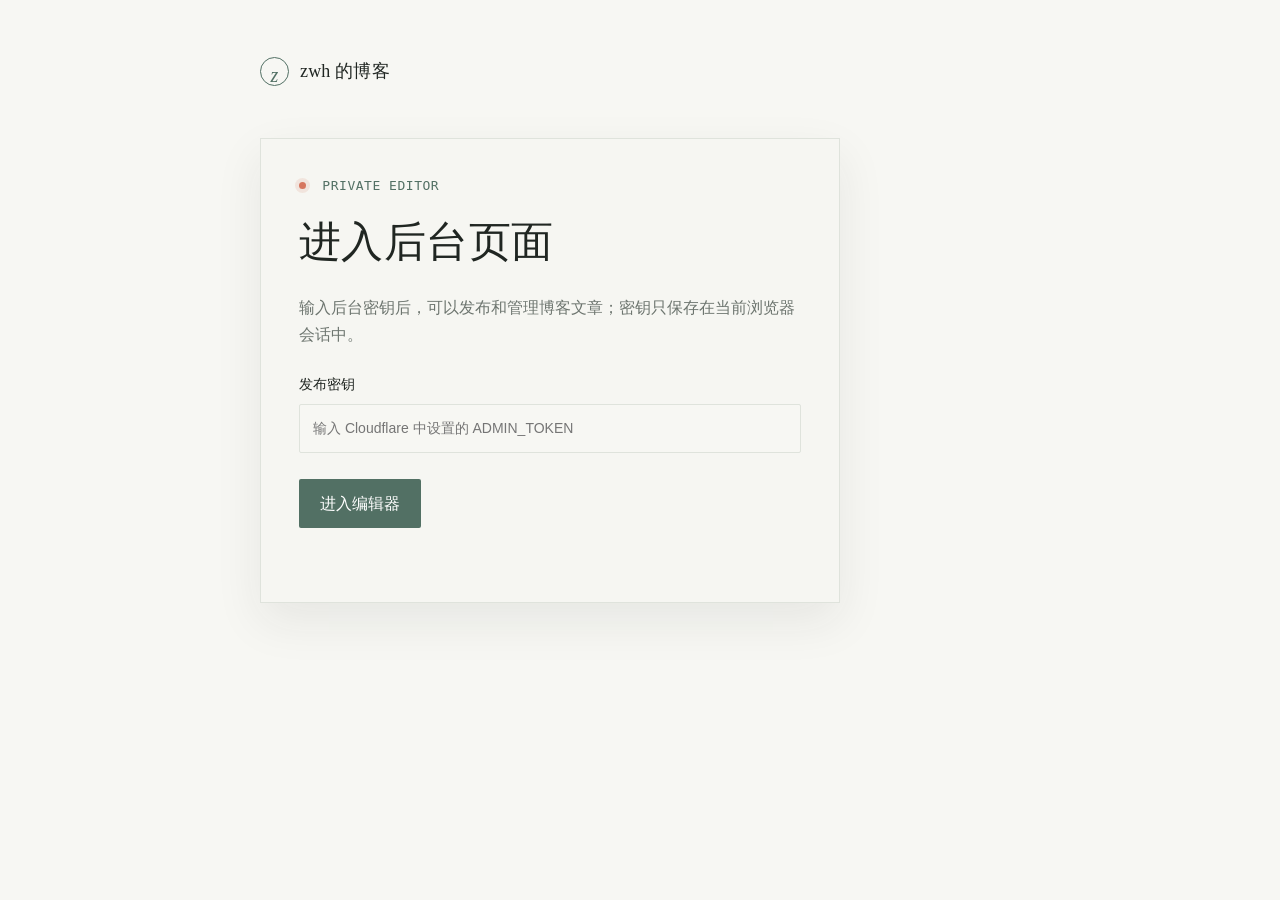
==== admin.html @ 6f248328 "Add comments likes and post protection" ====
<!doctype html>
<html lang="zh-CN">
<head>
  <meta charset="UTF-8">
  <meta name="viewport" content="width=device-width, initial-scale=1.0">
  <meta name="robots" content="noindex,nofollow">
  <title>发布文章 | zwh 的博客</title>
  <link rel="stylesheet" href="styles.css">
  <link rel="stylesheet" href="admin.css">
</head>
<body>
  <main class="admin-shell">
    <a class="brand" href="/index.html"><span class="brand-mark">z</span><span>zwh 的博客</span></a>
    <section id="loginPanel" class="admin-panel narrow">
      <p class="eyebrow"><span class="status-dot"></span> PRIVATE EDITOR</p>
      <h1>进入后台页面</h1>
      <p class="intro-text">输入后台密钥后，可以发布和管理博客文章；密钥只保存在当前浏览器会话中。</p>
      <label>发布密钥<input id="tokenInput" type="password" placeholder="输入 Cloudflare 中设置的 ADMIN_TOKEN" autocomplete="current-password"></label>
      <button id="loginButton" class="primary-button" type="button">进入编辑器</button>
      <p id="loginError" class="form-message" role="alert"></p>
    </section>
    <section id="editorPanel" class="admin-panel" hidden>
      <div class="editor-head"><div><p class="eyebrow"><span class="status-dot"></span> DRAFT / ONLINE</p><h1>发布文章</h1></div><button id="logoutButton" class="text-button" type="button">退出</button></div>
      <form id="postForm">
        <label>标题<input id="titleInput" required maxlength="120" placeholder="给文章一个清楚的标题"></label>
        <label>摘要<textarea id="excerptInput" required maxlength="260" rows="3" placeholder="首页会显示这段简短介绍"></textarea></label>
        <label>标签<span class="field-tip">用逗号分隔，例如：技术, 随笔</span><input id="tagsInput" maxlength="180" placeholder="技术, 随笔"></label>
        <label>正文<span class="field-tip">支持纯文本；空行会显示为分段。</span><textarea id="contentInput" required maxlength="20000" rows="16" placeholder="开始写作..."></textarea></label>
        <label class="password-option"><input id="protectPostInput" type="checkbox"> 阅读文章需要密码</label>
        <label id="readPasswordField" hidden>阅读密码<span class="field-tip">该密码不能找回，请妥善保存。</span><input id="readPasswordInput" type="password" maxlength="128" autocomplete="new-password" placeholder="设置读者查看正文时需要输入的密码"></label>
        <div class="editor-actions"><button id="publishButton" class="primary-button" type="submit">发布文章</button><a href="/index.html" class="text-button">返回博客</a></div>
        <p id="formMessage" class="form-message" role="status"></p>
      </form>
    </section>
    <section id="managePanel" class="admin-panel manage-panel" hidden>
      <div class="editor-head"><div><p class="eyebrow"><span class="status-dot"></span> PUBLISHED</p><h2>管理文章</h2></div><button id="refreshPosts" class="text-button" type="button">刷新列表</button></div>
      <div id="managedPosts" class="managed-posts"></div>
      <p id="manageMessage" class="form-message" role="status"></p>
    </section>

    <section id="commentManagePanel" class="admin-panel manage-panel" hidden>
      <div class="editor-head"><div><p class="eyebrow"><span class="status-dot"></span> COMMENTS</p><h2>管理评论</h2></div><button id="refreshComments" class="text-button" type="button">刷新评论</button></div>
      <div id="managedComments" class="managed-comments"></div>
      <p id="commentManageMessage" class="form-message" role="status"></p>
    </section>

    <dialog id="passwordDialog" class="password-dialog" aria-labelledby="passwordDialogTitle">
      <form id="passwordForm">
        <div class="dialog-head">
          <div>
            <p class="eyebrow"><span class="status-dot"></span> ARTICLE ACCESS</p>
            <h2 id="passwordDialogTitle">设置阅读密码</h2>
          </div>
          <button id="closePasswordDialog" class="dialog-close" type="button" aria-label="关闭">×</button>
        </div>
        <p id="passwordDialogPost" class="dialog-post"></p>
        <label>新密码<input id="managedPasswordInput" type="password" maxlength="128" autocomplete="new-password" required placeholder="输入读者访问正文时使用的密码"></label>
        <label>确认密码<input id="managedPasswordConfirm" type="password" maxlength="128" autocomplete="new-password" required placeholder="再次输入密码"></label>
        <div class="editor-actions">
          <button id="savePasswordButton" class="primary-button" type="submit">保存密码</button>
          <button id="cancelPasswordButton" class="text-button" type="button">取消</button>
        </div>
        <p id="passwordDialogMessage" class="form-message" role="alert"></p>
      </form>
    </dialog>
  </main>
  <script src="admin.js"></script>
</body>
</html>
---- styles.css ----
:root {
  --paper: #f7f7f3;
  --paper-deep: #eeeee8;
  --ink: #202622;
  --muted: #6d756f;
  --line: #dfe3dc;
  --moss: #527064;
  --coral: #d6765f;
  --shadow: rgba(32, 38, 34, .08);
}

* { box-sizing: border-box; }
[hidden] { display: none !important; }
html { scroll-behavior: smooth; }
body { margin: 0; background: var(--paper); color: var(--ink); font-family: "Noto Sans SC", "Microsoft YaHei", sans-serif; line-height: 1.7; }
a { color: inherit; text-decoration: none; }
button, input { font: inherit; }

.site-shell { width: min(1180px, calc(100% - 48px)); margin: 0 auto; }
.topbar { height: 88px; display: flex; align-items: center; border-bottom: 1px solid var(--line); gap: 40px; }
.brand { display: inline-flex; align-items: center; gap: 11px; font-family: Georgia, serif; font-size: 18px; letter-spacing: .01em; }
.brand-mark { display: grid; place-items: center; width: 29px; height: 29px; border: 1px solid var(--moss); border-radius: 50%; color: var(--moss); font-style: italic; font-size: 20px; }
.topnav { display: flex; gap: 28px; margin-left: auto; color: var(--muted); font-size: 14px; }
.topnav a { padding: 6px 0; border-bottom: 1px solid transparent; }
.topnav a:hover, .topnav a.active { color: var(--ink); border-color: var(--coral); }
.icon-button { width: 34px; height: 34px; border: 1px solid var(--line); color: var(--moss); background: transparent; border-radius: 50%; cursor: pointer; transition: .2s ease; }
.icon-button:hover { border-color: var(--moss); transform: rotate(20deg); }

.main-content { padding: 72px 0 90px; }
.intro-band { display: grid; grid-template-columns: 1fr 300px; gap: 80px; align-items: end; padding-bottom: 70px; }
.eyebrow { margin: 0 0 24px; color: var(--moss); font: 13px/1.4 "SFMono-Regular", Consolas, monospace; letter-spacing: .04em; }
.status-dot { display: inline-block; width: 7px; height: 7px; margin: 0 8px 1px 0; border-radius: 50%; background: var(--coral); box-shadow: 0 0 0 4px rgba(214, 118, 95, .14); }
h1 { margin: 0; font-family: Georgia, "Songti SC", serif; font-size: clamp(44px, 7vw, 82px); line-height: 1.12; font-weight: 400; letter-spacing: .01em; }
h1 em { color: var(--moss); font-style: normal; }
.intro-text { max-width: 520px; margin: 28px 0 0; color: var(--muted); font-size: 16px; }
.intro-aside { border-left: 1px solid var(--line); padding-left: 27px; color: var(--muted); font-size: 13px; }
.code-note { color: var(--muted); font: 12px/1.8 "SFMono-Regular", Consolas, monospace; }
.code-note span { color: var(--coral); }.code-note b { color: var(--moss); font-weight: 500; }
.line-art { position: relative; height: 112px; margin: 16px 0 18px; overflow: hidden; }
.line-art::before { content: ""; position: absolute; left: 30px; top: 12px; width: 180px; height: 180px; border: 1px solid var(--moss); border-radius: 50%; opacity: .7; }
.line-art::after { content: ""; position: absolute; left: 8px; top: 65px; width: 225px; border-top: 1px solid var(--coral); transform: rotate(-19deg); }
.line-art span { position: absolute; z-index: 1; width: 5px; height: 5px; border-radius: 50%; background: var(--moss); }.line-art span:nth-child(1){left:55px;top:35px}.line-art span:nth-child(2){left:134px;top:75px;background:var(--coral)}.line-art span:nth-child(3){left:185px;top:28px}.line-art span:nth-child(4){left:93px;top:96px;background:var(--coral)}
.intro-aside p { margin: 0; }.intro-aside strong { color: var(--ink); font: 12px "SFMono-Regular", Consolas, monospace; }

.toolbar { display: flex; align-items: center; justify-content: space-between; gap: 25px; padding: 20px 0; border-top: 1px solid var(--line); border-bottom: 1px solid var(--line); }
.section-label { display: flex; align-items: center; gap: 12px; color: var(--muted); font-size: 13px; letter-spacing: .08em; }.rule { width: 24px; height: 1px; background: var(--coral); }
.search-box { display: flex; align-items: center; width: min(340px, 100%); gap: 10px; color: var(--muted); border-bottom: 1px solid var(--line); padding: 7px 0; }.search-box:focus-within { border-color: var(--moss); }.search-box input { min-width: 0; flex: 1; border: 0; outline: 0; color: var(--ink); background: transparent; font-size: 13px; }.search-box input::placeholder { color: #a3aaa4; }.search-box kbd { border: 1px solid var(--line); color: #9ca49e; padding: 0 5px; font: 11px/19px "SFMono-Regular", Consolas, monospace; }
.post-list { display: grid; grid-template-columns: repeat(2, minmax(0, 1fr)); column-gap: 80px; }
.post { position: relative; padding: 30px 0 32px; border-bottom: 1px solid var(--line); }.post:nth-child(-n+2) { padding-top: 44px; }.post:hover .post-title { color: var(--moss); }.post-date { color: var(--coral); font: 11px "SFMono-Regular", Consolas, monospace; letter-spacing: .06em; }.post-title { margin: 9px 0 8px; font-family: Georgia, "Songti SC", serif; font-size: 25px; line-height: 1.35; font-weight: 400; transition: color .2s ease; }.post-excerpt { margin: 0 0 15px; color: var(--muted); font-size: 14px; }.post-tags { display: flex; flex-wrap: wrap; gap: 7px; }.tag { color: var(--moss); font: 11px "SFMono-Regular", Consolas, monospace; }.tag::before { content: "#"; color: var(--coral); }.empty-state { padding: 50px 0; color: var(--muted); text-align: center; font-size: 14px; }
.archive-section, .about-section { padding-top: 78px; }.archive-row { display: flex; align-items: center; gap: 16px; max-width: 650px; padding: 18px 0; font: 13px "SFMono-Regular", Consolas, monospace; }.archive-row.muted { color: #a1a9a2; }.archive-line { flex: 1; height: 1px; background: var(--line); }.about-grid { display: grid; grid-template-columns: 1fr 1fr; gap: 80px; max-width: 800px; color: var(--muted); font-size: 15px; }.about-grid p { margin: 24px 0 0; }.about-meta { font: 12px/2 "SFMono-Regular", Consolas, monospace; }
.footer { display: flex; justify-content: space-between; padding: 22px 0 30px; border-top: 1px solid var(--line); color: #969e98; font: 11px "SFMono-Regular", Consolas, monospace; }

body.dark { --paper: #1c2421; --paper-deep: #24302b; --ink: #edf0e9; --muted: #a6b0a8; --line: #34413a; --moss: #a2c3aa; --coral: #ee987f; --shadow: rgba(0,0,0,.2); }
body.dark .search-box input { color: var(--ink); }

@media (max-width: 720px) {
  .site-shell { width: min(100% - 32px, 560px); }.topbar { height: 70px; gap: 18px; }.topnav { gap: 15px; font-size: 13px; }.icon-button { margin-left: 0; }.main-content { padding-top: 48px; }.intro-band { display: block; padding-bottom: 48px; }.intro-aside { display: none; } h1 { font-size: clamp(42px, 14vw, 66px); }.intro-text { font-size: 15px; }.toolbar { display: block; }.search-box { margin-top: 20px; width: 100%; }.post-list { display: block; }.post:nth-child(-n+2), .post { padding: 28px 0; }.post-title { font-size: 23px; }.about-grid { display: block; }.footer { display: block; }.footer span { display: block; margin-top: 8px; }
}
---- admin.css ----
.admin-shell { width: min(760px, calc(100% - 32px)); margin: 0 auto; padding: 56px 0 100px; }
.admin-panel { margin-top: 48px; padding: 38px; border: 1px solid var(--line); background: color-mix(in srgb, var(--paper) 94%, var(--paper-deep)); box-shadow: 0 18px 45px var(--shadow); }.admin-panel.narrow { max-width: 580px; }.admin-panel h1 { font-size: 42px; }.admin-panel h2 { margin: 0; font-family: Georgia, "Songti SC", serif; font-size: 30px; font-weight: 400; }.admin-panel label { display: block; margin-top: 24px; color: var(--ink); font-size: 14px; }.admin-panel input, .admin-panel textarea { display: block; width: 100%; margin-top: 8px; padding: 12px 13px; border: 1px solid var(--line); border-radius: 2px; outline: 0; color: var(--ink); background: var(--paper); line-height: 1.6; }.admin-panel input:focus, .admin-panel textarea:focus { border-color: var(--moss); box-shadow: 0 0 0 3px color-mix(in srgb, var(--moss) 15%, transparent); }.admin-panel textarea { resize: vertical; }.admin-panel .password-option { display: flex; align-items: center; gap: 9px; margin-top: 25px; cursor: pointer; }.admin-panel .password-option input { display: inline-block; width: 16px; height: 16px; margin: 0; accent-color: var(--moss); }.field-tip { margin-left: 10px; color: var(--muted); font-size: 12px; }.primary-button { margin-top: 26px; padding: 11px 21px; border: 0; border-radius: 2px; color: #fff; background: var(--moss); cursor: pointer; }.primary-button:hover { filter: brightness(.94); }.primary-button:disabled { cursor: wait; opacity: .65; }.text-button { border: 0; background: transparent; color: var(--moss); cursor: pointer; font-size: 13px; }.editor-head, .editor-actions { display: flex; justify-content: space-between; align-items: center; gap: 20px; }.editor-actions { justify-content: flex-start; }.editor-actions .text-button { margin-top: 26px; }.form-message { min-height: 22px; margin: 14px 0 0; color: var(--coral); font-size: 13px; }.form-message.success { color: var(--moss); }.managed-posts { margin-top: 22px; }.managed-post { display: flex; align-items: center; justify-content: space-between; gap: 18px; padding: 16px 0; border-top: 1px solid var(--line); }.managed-post-info { min-width: 0; }.managed-post-title { overflow: hidden; margin: 0 0 3px; color: var(--ink); font-family: Georgia, "Songti SC", serif; font-size: 19px; text-overflow: ellipsis; white-space: nowrap; }.managed-post-meta { margin: 0; color: var(--muted); font: 11px "SFMono-Regular", Consolas, monospace; }.delete-button { flex: 0 0 auto; padding: 7px 12px; border: 1px solid color-mix(in srgb, var(--coral) 55%, var(--line)); border-radius: 2px; color: var(--coral); background: transparent; cursor: pointer; font-size: 12px; }.delete-button:hover { color: #fff; background: var(--coral); }.empty-manage { color: var(--muted); font-size: 13px; } @media (max-width: 600px) { .admin-panel { padding: 25px; }.editor-head { align-items: flex-start; }.editor-head h1, .admin-panel h1 { font-size: 35px; }.managed-post { align-items: flex-start; }.managed-post-title { white-space: normal; } }

.lock-state { color: var(--moss); }
.managed-post-actions { display: flex; flex: 0 0 auto; gap: 8px; }
.access-button { padding: 7px 12px; border: 1px solid color-mix(in srgb, var(--moss) 55%, var(--line)); border-radius: 2px; color: var(--moss); background: transparent; cursor: pointer; font-size: 12px; }
.access-button:hover { color: #fff; background: var(--moss); }
.password-dialog { width: min(520px, calc(100% - 32px)); padding: 32px; border: 1px solid var(--line); border-radius: 3px; color: var(--ink); background: var(--paper); box-shadow: 0 24px 80px rgba(0, 0, 0, .24); }
.password-dialog::backdrop { background: rgba(16, 22, 19, .55); backdrop-filter: blur(3px); }
.password-dialog h2 { margin: 0; font-family: Georgia, "Songti SC", serif; font-size: 30px; font-weight: 400; }
.password-dialog label { display: block; margin-top: 20px; font-size: 14px; }
.password-dialog input { display: block; width: 100%; margin-top: 8px; padding: 12px 13px; border: 1px solid var(--line); outline: 0; color: var(--ink); background: var(--paper); }
.password-dialog input:focus { border-color: var(--moss); }
.dialog-head { display: flex; align-items: flex-start; justify-content: space-between; gap: 20px; }
.dialog-head .eyebrow { margin-bottom: 9px; }
.dialog-close { border: 0; color: var(--muted); background: transparent; cursor: pointer; font-size: 27px; line-height: 1; }
.dialog-post { margin: 18px 0 0; color: var(--muted); font-size: 14px; }
.password-dialog .editor-actions .text-button { margin-top: 26px; }
.managed-comments { margin-top: 22px; }
.managed-comment { padding: 18px 0; border-top: 1px solid var(--line); }
.managed-comment-head { display: flex; align-items: baseline; justify-content: space-between; gap: 18px; }
.managed-comment-author { margin: 0; color: var(--ink); font-family: Georgia, "Songti SC", serif; font-size: 18px; }
.managed-comment-meta { margin: 4px 0 0; color: var(--muted); font: 11px "SFMono-Regular", Consolas, monospace; }
.managed-comment-body { margin: 11px 0 0; color: var(--ink); font-size: 13px; line-height: 1.75; white-space: pre-wrap; overflow-wrap: anywhere; }

@media (max-width: 600px) {
  .managed-post { display: block; }
  .managed-post-actions { margin-top: 12px; }
  .password-dialog { padding: 24px; }
  .managed-comment-head { align-items: flex-start; }
}
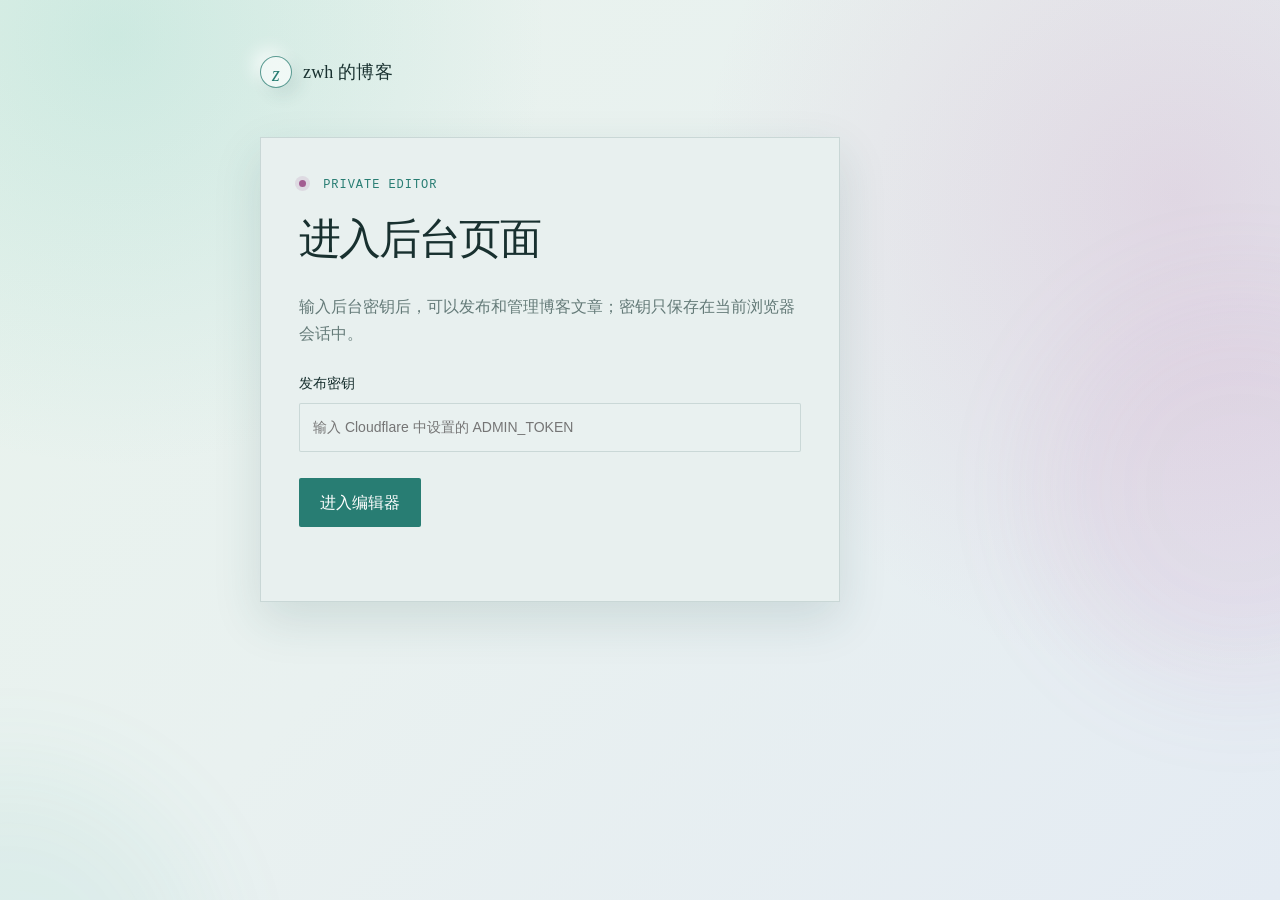
==== commit 4ea0c41b: "Add Cloudinary image uploads and article covers" ====
--- a/admin.html
+++ b/admin.html
@@ -20,15 +20,31 @@
       <p id="loginError" class="form-message" role="alert"></p>
     </section>
     <section id="editorPanel" class="admin-panel" hidden>
-      <div class="editor-head"><div><p class="eyebrow"><span class="status-dot"></span> DRAFT / ONLINE</p><h1>发布文章</h1></div><button id="logoutButton" class="text-button" type="button">退出</button></div>
+      <div class="editor-head"><div><p class="eyebrow"><span class="status-dot"></span> <span id="editorModeLabel">DRAFT / ONLINE</span></p><h1 id="editorTitle">发布文章</h1></div><button id="logoutButton" class="text-button" type="button">退出</button></div>
       <form id="postForm">
         <label>标题<input id="titleInput" required maxlength="120" placeholder="给文章一个清楚的标题"></label>
         <label>摘要<textarea id="excerptInput" required maxlength="260" rows="3" placeholder="首页会显示这段简短介绍"></textarea></label>
         <label>标签<span class="field-tip">用逗号分隔，例如：技术, 随笔</span><input id="tagsInput" maxlength="180" placeholder="技术, 随笔"></label>
-        <label>正文<span class="field-tip">支持纯文本；空行会显示为分段。</span><textarea id="contentInput" required maxlength="20000" rows="16" placeholder="开始写作..."></textarea></label>
+        <fieldset class="media-editor">
+          <legend>文章图片</legend>
+          <p class="field-tip">支持 JPEG、PNG、WebP、GIF，单张不超过 5 MB。上传后可设为封面，或插入正文光标处。</p>
+          <label class="media-file-label">选择图片<input id="imageInput" type="file" accept="image/jpeg,image/png,image/webp,image/gif"></label>
+          <label>图片说明（可选）<input id="imageAltInput" maxlength="120" placeholder="例如：项目首页截图"></label>
+          <div class="media-actions">
+            <button id="uploadCoverButton" class="access-button" type="button">上传为封面</button>
+            <button id="insertImageButton" class="access-button" type="button">上传并插入正文</button>
+          </div>
+          <div id="coverPreview" class="cover-preview" hidden>
+            <img id="coverPreviewImage" alt="当前文章封面预览">
+            <div><p>当前封面</p><button id="removeCoverButton" class="delete-button" type="button">移除封面</button></div>
+          </div>
+          <p id="mediaMessage" class="form-message" role="status"></p>
+        </fieldset>
+        <label>正文<span class="field-tip">空行分段；用 ```js 和 ``` 包住代码；正文图片会保存为 ![说明](图片地址)。</span><textarea id="contentInput" required maxlength="20000" rows="16" placeholder="开始写作..."></textarea></label>
         <label class="password-option"><input id="protectPostInput" type="checkbox"> 阅读文章需要密码</label>
+        <p id="editProtectionNote" class="edit-protection-note" hidden></p>
         <label id="readPasswordField" hidden>阅读密码<span class="field-tip">该密码不能找回，请妥善保存。</span><input id="readPasswordInput" type="password" maxlength="128" autocomplete="new-password" placeholder="设置读者查看正文时需要输入的密码"></label>
-        <div class="editor-actions"><button id="publishButton" class="primary-button" type="submit">发布文章</button><a href="/index.html" class="text-button">返回博客</a></div>
+        <div class="editor-actions"><button id="publishButton" class="primary-button" type="submit">发布文章</button><button id="cancelEditButton" class="text-button" type="button" hidden>取消编辑</button><a href="/index.html" class="text-button">返回博客</a></div>
         <p id="formMessage" class="form-message" role="status"></p>
       </form>
     </section>
--- a/styles.css
+++ b/styles.css
@@ -1,58 +1,282 @@
 :root {
-  --paper: #f7f7f3;
-  --paper-deep: #eeeee8;
-  --ink: #202622;
-  --muted: #6d756f;
-  --line: #dfe3dc;
-  --moss: #527064;
-  --coral: #d6765f;
-  --shadow: rgba(32, 38, 34, .08);
+  color-scheme: light;
+  --paper: #e9f1f0;
+  --paper-deep: #dce8e6;
+  --surface: rgba(255, 255, 255, .64);
+  --surface-strong: rgba(255, 255, 255, .84);
+  --ink: #18302f;
+  --muted: #647a78;
+  --line: rgba(49, 91, 88, .17);
+  --moss: #287d73;
+  --coral: #a35d91;
+  --shadow: rgba(36, 86, 83, .14);
+  --raised-shadow: 13px 13px 30px rgba(36, 86, 83, .12), -13px -13px 30px rgba(255, 255, 255, .72);
+  --small-shadow: 7px 7px 17px rgba(36, 86, 83, .11), -7px -7px 17px rgba(255, 255, 255, .7);
+  --inset-shadow: inset 4px 4px 9px rgba(36, 86, 83, .1), inset -4px -4px 9px rgba(255, 255, 255, .68);
+  --serif: Georgia, "Noto Serif SC", "Songti SC", serif;
+  --sans: "Noto Sans SC", "Microsoft YaHei", sans-serif;
+  --mono: "SFMono-Regular", Consolas, "Liberation Mono", monospace;
+}
+
+html[data-theme="dark"] {
+  color-scheme: dark;
+  --paper: #1b0715;
+  --paper-deep: #25091d;
+  --surface: rgba(48, 10, 36, .7);
+  --surface-strong: rgba(48, 10, 36, .9);
+  --ink: #f5edf3;
+  --muted: #bca5b5;
+  --line: #5e2750;
+  --moss: #e95420;
+  --coral: #8ae234;
+  --shadow: rgba(0, 0, 0, .42);
+  --raised-shadow: 13px 13px 30px rgba(0, 0, 0, .4), -9px -9px 24px rgba(119, 33, 111, .16);
+  --small-shadow: 7px 7px 17px rgba(0, 0, 0, .34), -6px -6px 15px rgba(119, 33, 111, .13);
+  --inset-shadow: inset 4px 4px 9px rgba(0, 0, 0, .34), inset -4px -4px 9px rgba(119, 33, 111, .12);
 }
 
 * { box-sizing: border-box; }
 [hidden] { display: none !important; }
 html { scroll-behavior: smooth; }
-body { margin: 0; background: var(--paper); color: var(--ink); font-family: "Noto Sans SC", "Microsoft YaHei", sans-serif; line-height: 1.7; }
+body {
+  min-height: 100vh;
+  margin: 0;
+  color: var(--ink);
+  background:
+    radial-gradient(circle at 9% 4%, rgba(81, 191, 170, .18), transparent 27rem),
+    radial-gradient(circle at 92% 22%, rgba(190, 111, 168, .19), transparent 30rem),
+    linear-gradient(135deg, #e8f3ec 0%, var(--paper) 46%, #e4ebf3 100%);
+  font-family: var(--sans);
+  line-height: 1.7;
+  transition: color .3s ease, background-color .3s ease;
+}
+html[data-theme="dark"] body {
+  background-color: var(--paper);
+  background-image:
+    linear-gradient(rgba(255, 255, 255, .018) 1px, transparent 1px),
+    linear-gradient(90deg, rgba(255, 255, 255, .018) 1px, transparent 1px),
+    radial-gradient(circle at 90% 12%, rgba(119, 33, 111, .28), transparent 31rem),
+    radial-gradient(circle at 3% 46%, rgba(233, 84, 32, .09), transparent 25rem);
+  background-size: 32px 32px, 32px 32px, auto, auto;
+}
+body::before,
+body::after {
+  position: fixed;
+  z-index: -1;
+  width: 25rem;
+  height: 25rem;
+  border-radius: 50%;
+  content: "";
+  filter: blur(55px);
+  opacity: .26;
+  pointer-events: none;
+}
+body::before { right: -10rem; top: 18rem; background: rgba(191, 106, 169, .34); }
+body::after { left: -12rem; top: 48rem; background: rgba(70, 185, 164, .28); }
+html[data-theme="dark"] body::before { background: rgba(119, 33, 111, .35); }
+html[data-theme="dark"] body::after { background: rgba(233, 84, 32, .12); }
+
+::selection { color: #fff; background: var(--moss); }
 a { color: inherit; text-decoration: none; }
-button, input { font: inherit; }
-
-.site-shell { width: min(1180px, calc(100% - 48px)); margin: 0 auto; }
-.topbar { height: 88px; display: flex; align-items: center; border-bottom: 1px solid var(--line); gap: 40px; }
-.brand { display: inline-flex; align-items: center; gap: 11px; font-family: Georgia, serif; font-size: 18px; letter-spacing: .01em; }
-.brand-mark { display: grid; place-items: center; width: 29px; height: 29px; border: 1px solid var(--moss); border-radius: 50%; color: var(--moss); font-style: italic; font-size: 20px; }
-.topnav { display: flex; gap: 28px; margin-left: auto; color: var(--muted); font-size: 14px; }
-.topnav a { padding: 6px 0; border-bottom: 1px solid transparent; }
-.topnav a:hover, .topnav a.active { color: var(--ink); border-color: var(--coral); }
-.icon-button { width: 34px; height: 34px; border: 1px solid var(--line); color: var(--moss); background: transparent; border-radius: 50%; cursor: pointer; transition: .2s ease; }
-.icon-button:hover { border-color: var(--moss); transform: rotate(20deg); }
-
-.main-content { padding: 72px 0 90px; }
-.intro-band { display: grid; grid-template-columns: 1fr 300px; gap: 80px; align-items: end; padding-bottom: 70px; }
-.eyebrow { margin: 0 0 24px; color: var(--moss); font: 13px/1.4 "SFMono-Regular", Consolas, monospace; letter-spacing: .04em; }
-.status-dot { display: inline-block; width: 7px; height: 7px; margin: 0 8px 1px 0; border-radius: 50%; background: var(--coral); box-shadow: 0 0 0 4px rgba(214, 118, 95, .14); }
-h1 { margin: 0; font-family: Georgia, "Songti SC", serif; font-size: clamp(44px, 7vw, 82px); line-height: 1.12; font-weight: 400; letter-spacing: .01em; }
+button, input, textarea { font: inherit; }
+button, a { -webkit-tap-highlight-color: transparent; }
+
+.site-shell { width: min(1240px, calc(100% - 56px)); margin: 0 auto; }
+.topbar {
+  position: sticky;
+  z-index: 20;
+  top: 14px;
+  display: flex;
+  align-items: center;
+  height: 72px;
+  margin-top: 14px;
+  padding: 0 24px;
+  border: 1px solid rgba(255, 255, 255, .68);
+  border-radius: 22px;
+  background: var(--surface);
+  box-shadow: 0 12px 38px var(--shadow);
+  backdrop-filter: blur(14px) saturate(1.18);
+}
+html[data-theme="dark"] .topbar { border-color: rgba(119, 33, 111, .65); background: rgba(44, 0, 30, .72); }
+.brand { display: inline-flex; align-items: center; gap: 11px; font-family: var(--serif); font-size: 18px; letter-spacing: .01em; }
+.brand-mark {
+  display: grid;
+  width: 32px;
+  height: 32px;
+  place-items: center;
+  border: 1px solid color-mix(in srgb, var(--moss) 70%, var(--line));
+  border-radius: 50%;
+  color: var(--moss);
+  background: color-mix(in srgb, var(--surface-strong) 74%, transparent);
+  box-shadow: var(--small-shadow);
+  font-size: 20px;
+  font-style: italic;
+}
+html[data-theme="dark"] .brand-mark { color: #fff; background: var(--moss); box-shadow: 0 0 24px rgba(233, 84, 32, .2); }
+.topnav { display: flex; gap: 28px; margin-left: auto; color: var(--muted); font-size: 13px; }
+.topnav a { position: relative; padding: 8px 0; }
+.topnav a::after { position: absolute; right: 0; bottom: 2px; left: 0; height: 1px; content: ""; background: var(--coral); transform: scaleX(0); transition: transform .2s ease; }
+.topnav a:hover, .topnav a.active { color: var(--ink); }
+.topnav a:hover::after, .topnav a.active::after { transform: scaleX(1); }
+.icon-button {
+  display: grid;
+  width: 40px;
+  height: 40px;
+  margin-left: 30px;
+  place-items: center;
+  border: 0;
+  border-radius: 50%;
+  outline: 1px solid color-mix(in srgb, var(--line) 78%, transparent);
+  color: var(--moss);
+  background: color-mix(in srgb, var(--paper) 86%, transparent);
+  box-shadow: var(--small-shadow);
+  cursor: pointer;
+  font-size: 18px;
+  line-height: 1;
+  transition: transform .2s ease, box-shadow .2s ease, color .2s ease;
+}
+.icon-button:hover { color: var(--coral); transform: translateY(-2px) rotate(8deg); }
+.icon-button:active { box-shadow: var(--inset-shadow); transform: translateY(0); }
+.icon-button:focus-visible, .topnav a:focus-visible { outline: 2px solid var(--coral); outline-offset: 4px; }
+
+.main-content { padding: 72px 0 100px; }
+.intro-band { display: grid; grid-template-columns: minmax(0, 1fr) 390px; gap: 92px; align-items: center; min-height: 560px; padding-bottom: 82px; }
+.eyebrow, .article-kicker { margin: 0 0 22px; color: var(--moss); font: 12px/1.5 var(--mono); letter-spacing: .08em; }
+.status-dot { display: inline-block; width: 7px; height: 7px; margin: 0 9px 1px 0; border-radius: 50%; background: var(--coral); box-shadow: 0 0 0 4px color-mix(in srgb, var(--coral) 15%, transparent); }
+h1 { margin: 0; font-family: var(--serif); font-size: clamp(48px, 7vw, 86px); line-height: 1.12; font-weight: 500; letter-spacing: -.045em; }
 h1 em { color: var(--moss); font-style: normal; }
-.intro-text { max-width: 520px; margin: 28px 0 0; color: var(--muted); font-size: 16px; }
-.intro-aside { border-left: 1px solid var(--line); padding-left: 27px; color: var(--muted); font-size: 13px; }
-.code-note { color: var(--muted); font: 12px/1.8 "SFMono-Regular", Consolas, monospace; }
-.code-note span { color: var(--coral); }.code-note b { color: var(--moss); font-weight: 500; }
-.line-art { position: relative; height: 112px; margin: 16px 0 18px; overflow: hidden; }
-.line-art::before { content: ""; position: absolute; left: 30px; top: 12px; width: 180px; height: 180px; border: 1px solid var(--moss); border-radius: 50%; opacity: .7; }
-.line-art::after { content: ""; position: absolute; left: 8px; top: 65px; width: 225px; border-top: 1px solid var(--coral); transform: rotate(-19deg); }
-.line-art span { position: absolute; z-index: 1; width: 5px; height: 5px; border-radius: 50%; background: var(--moss); }.line-art span:nth-child(1){left:55px;top:35px}.line-art span:nth-child(2){left:134px;top:75px;background:var(--coral)}.line-art span:nth-child(3){left:185px;top:28px}.line-art span:nth-child(4){left:93px;top:96px;background:var(--coral)}
-.intro-aside p { margin: 0; }.intro-aside strong { color: var(--ink); font: 12px "SFMono-Regular", Consolas, monospace; }
-
-.toolbar { display: flex; align-items: center; justify-content: space-between; gap: 25px; padding: 20px 0; border-top: 1px solid var(--line); border-bottom: 1px solid var(--line); }
-.section-label { display: flex; align-items: center; gap: 12px; color: var(--muted); font-size: 13px; letter-spacing: .08em; }.rule { width: 24px; height: 1px; background: var(--coral); }
-.search-box { display: flex; align-items: center; width: min(340px, 100%); gap: 10px; color: var(--muted); border-bottom: 1px solid var(--line); padding: 7px 0; }.search-box:focus-within { border-color: var(--moss); }.search-box input { min-width: 0; flex: 1; border: 0; outline: 0; color: var(--ink); background: transparent; font-size: 13px; }.search-box input::placeholder { color: #a3aaa4; }.search-box kbd { border: 1px solid var(--line); color: #9ca49e; padding: 0 5px; font: 11px/19px "SFMono-Regular", Consolas, monospace; }
-.post-list { display: grid; grid-template-columns: repeat(2, minmax(0, 1fr)); column-gap: 80px; }
-.post { position: relative; padding: 30px 0 32px; border-bottom: 1px solid var(--line); }.post:nth-child(-n+2) { padding-top: 44px; }.post:hover .post-title { color: var(--moss); }.post-date { color: var(--coral); font: 11px "SFMono-Regular", Consolas, monospace; letter-spacing: .06em; }.post-title { margin: 9px 0 8px; font-family: Georgia, "Songti SC", serif; font-size: 25px; line-height: 1.35; font-weight: 400; transition: color .2s ease; }.post-excerpt { margin: 0 0 15px; color: var(--muted); font-size: 14px; }.post-tags { display: flex; flex-wrap: wrap; gap: 7px; }.tag { color: var(--moss); font: 11px "SFMono-Regular", Consolas, monospace; }.tag::before { content: "#"; color: var(--coral); }.empty-state { padding: 50px 0; color: var(--muted); text-align: center; font-size: 14px; }
-.archive-section, .about-section { padding-top: 78px; }.archive-row { display: flex; align-items: center; gap: 16px; max-width: 650px; padding: 18px 0; font: 13px "SFMono-Regular", Consolas, monospace; }.archive-row.muted { color: #a1a9a2; }.archive-line { flex: 1; height: 1px; background: var(--line); }.about-grid { display: grid; grid-template-columns: 1fr 1fr; gap: 80px; max-width: 800px; color: var(--muted); font-size: 15px; }.about-grid p { margin: 24px 0 0; }.about-meta { font: 12px/2 "SFMono-Regular", Consolas, monospace; }
-.footer { display: flex; justify-content: space-between; padding: 22px 0 30px; border-top: 1px solid var(--line); color: #969e98; font: 11px "SFMono-Regular", Consolas, monospace; }
-
-body.dark { --paper: #1c2421; --paper-deep: #24302b; --ink: #edf0e9; --muted: #a6b0a8; --line: #34413a; --moss: #a2c3aa; --coral: #ee987f; --shadow: rgba(0,0,0,.2); }
-body.dark .search-box input { color: var(--ink); }
-
-@media (max-width: 720px) {
-  .site-shell { width: min(100% - 32px, 560px); }.topbar { height: 70px; gap: 18px; }.topnav { gap: 15px; font-size: 13px; }.icon-button { margin-left: 0; }.main-content { padding-top: 48px; }.intro-band { display: block; padding-bottom: 48px; }.intro-aside { display: none; } h1 { font-size: clamp(42px, 14vw, 66px); }.intro-text { font-size: 15px; }.toolbar { display: block; }.search-box { margin-top: 20px; width: 100%; }.post-list { display: block; }.post:nth-child(-n+2), .post { padding: 28px 0; }.post-title { font-size: 23px; }.about-grid { display: block; }.footer { display: block; }.footer span { display: block; margin-top: 8px; }
-}
+html[data-theme="dark"] h1 em { color: var(--coral); }
+.intro-text { max-width: 570px; margin: 30px 0 0; color: var(--muted); font-size: 16px; }
+.intro-aside {
+  position: relative;
+  min-height: 390px;
+  padding: 34px;
+  overflow: hidden;
+  border: 1px solid rgba(255, 255, 255, .72);
+  border-radius: 34px;
+  color: var(--muted);
+  background: var(--surface);
+  box-shadow: var(--raised-shadow);
+  backdrop-filter: blur(12px) saturate(1.14);
+  font-size: 13px;
+}
+html[data-theme="dark"] .intro-aside { border-color: var(--line); background: var(--surface); }
+.visual-number { position: absolute; right: -12px; top: -29px; color: color-mix(in srgb, var(--moss) 10%, transparent); font: 700 142px/1 var(--serif); pointer-events: none; }
+html[data-theme="dark"] .visual-number { color: rgba(138, 226, 52, .07); }
+.code-note { position: relative; z-index: 2; color: var(--muted); font: 12px/1.8 var(--mono); }
+.code-note span { color: var(--coral); }
+.code-note b { color: var(--moss); font-weight: 500; }
+html[data-theme="dark"] .code-note span { color: var(--moss); }
+html[data-theme="dark"] .code-note b { color: var(--coral); }
+.line-art { position: relative; height: 210px; margin: 22px 0 18px; overflow: hidden; }
+.line-art::before { position: absolute; left: 43px; top: 8px; width: 210px; height: 210px; border: 1px solid var(--moss); border-radius: 50%; content: ""; opacity: .7; }
+.line-art::after { position: absolute; left: 7px; top: 110px; width: 290px; border-top: 1px solid var(--coral); content: ""; transform: rotate(-19deg); }
+.line-art span { position: absolute; z-index: 1; width: 7px; height: 7px; border-radius: 50%; background: var(--moss); box-shadow: 0 0 0 5px color-mix(in srgb, var(--moss) 12%, transparent); }
+.line-art span:nth-child(1) { left: 72px; top: 47px; }
+.line-art span:nth-child(2) { left: 166px; top: 112px; background: var(--coral); }
+.line-art span:nth-child(3) { left: 236px; top: 48px; }
+.line-art span:nth-child(4) { left: 113px; top: 167px; background: var(--coral); }
+.intro-aside p { position: relative; z-index: 2; margin: 0; }
+.intro-aside strong { color: var(--ink); font: 12px var(--mono); }
+
+.toolbar {
+  display: flex;
+  align-items: center;
+  justify-content: space-between;
+  gap: 25px;
+  margin-bottom: 32px;
+  padding: 15px 20px;
+  border: 1px solid rgba(255, 255, 255, .65);
+  border-radius: 20px;
+  background: var(--surface);
+  box-shadow: var(--small-shadow);
+  backdrop-filter: blur(10px);
+}
+html[data-theme="dark"] .toolbar { border-color: var(--line); }
+.section-label { display: flex; align-items: center; gap: 12px; color: var(--muted); font-size: 12px; letter-spacing: .1em; }
+.rule { width: 25px; height: 1px; background: var(--coral); }
+.search-box { display: flex; align-items: center; width: min(350px, 100%); gap: 10px; padding: 10px 13px; border: 1px solid var(--line); border-radius: 14px; color: var(--muted); background: color-mix(in srgb, var(--paper) 74%, transparent); box-shadow: var(--inset-shadow); }
+.search-box:focus-within { border-color: var(--moss); }
+.search-box input { min-width: 0; flex: 1; border: 0; outline: 0; color: var(--ink); background: transparent; font-size: 13px; }
+.search-box input::placeholder { color: color-mix(in srgb, var(--muted) 72%, transparent); }
+.search-box kbd { padding: 0 6px; border: 1px solid var(--line); border-radius: 5px; color: var(--muted); font: 10px/19px var(--mono); }
+
+.post-list { display: grid; grid-template-columns: repeat(2, minmax(0, 1fr)); gap: 28px; }
+.post {
+  min-width: 0;
+  padding: 30px;
+  border: 1px solid rgba(255, 255, 255, .62);
+  border-radius: 28px;
+  background: var(--surface);
+  box-shadow: var(--raised-shadow);
+  backdrop-filter: blur(8px);
+  transition: transform .24s ease, border-color .24s ease, box-shadow .24s ease;
+}
+html[data-theme="dark"] .post { border-color: var(--line); }
+.post:hover { border-color: color-mix(in srgb, var(--moss) 52%, var(--line)); transform: translateY(-5px); }
+.post > a { display: flex; min-height: 255px; flex-direction: column; }
+.post-card-head, .post-card-foot { display: flex; align-items: center; justify-content: space-between; gap: 18px; }
+.post-cover { display: block; width: 100%; aspect-ratio: 16 / 9; margin-top: 20px; border: 1px solid var(--line); border-radius: 17px; object-fit: cover; background: var(--paper-deep); }
+.post-index { display: grid; width: 35px; height: 35px; place-items: center; border-radius: 11px; color: var(--moss); background: color-mix(in srgb, var(--paper) 75%, transparent); box-shadow: var(--small-shadow); font: 10px var(--mono); }
+.post-date { color: var(--coral); font: 10px var(--mono); letter-spacing: .08em; }
+.post-title { margin: 25px 0 11px; font-family: var(--serif); font-size: 27px; line-height: 1.38; font-weight: 500; letter-spacing: -.025em; transition: color .2s ease; }
+.post:hover .post-title { color: var(--moss); }
+html[data-theme="dark"] .post:hover .post-title { color: var(--coral); }
+.post-excerpt { margin: 0 0 26px; color: var(--muted); font-size: 14px; }
+.post-card-foot { margin-top: auto; padding-top: 19px; border-top: 1px solid var(--line); }
+.post-tags { display: flex; flex-wrap: wrap; gap: 8px; }
+.tag { color: var(--moss); font: 10px var(--mono); }
+.tag::before { color: var(--coral); content: "#"; }
+.read-more { display: inline-flex; flex: 0 0 auto; align-items: center; gap: 9px; color: var(--muted); font-size: 11px; }
+.read-more b { display: grid; width: 27px; height: 27px; place-items: center; border-radius: 9px; color: var(--moss); box-shadow: var(--small-shadow); font-weight: 400; }
+.post:hover .read-more b { color: #fff; background: var(--moss); }
+.empty-state { padding: 50px 0; color: var(--muted); text-align: center; font-size: 14px; }
+
+.archive-section, .about-section { padding-top: 92px; }
+.archive-row { display: flex; align-items: center; gap: 16px; max-width: 760px; margin-top: 16px; padding: 18px 22px; border: 1px solid rgba(255, 255, 255, .58); border-radius: 16px; color: var(--ink); background: var(--surface); box-shadow: var(--small-shadow); font: 12px var(--mono); }
+html[data-theme="dark"] .archive-row { border-color: var(--line); }
+.archive-row.muted { color: var(--muted); }
+.archive-line { flex: 1; height: 1px; background: var(--line); }
+.about-grid { display: grid; grid-template-columns: 1fr 1fr; gap: 80px; margin-top: 18px; padding: 42px; border: 1px solid rgba(255, 255, 255, .62); border-radius: 28px; color: var(--muted); background: var(--surface); box-shadow: var(--raised-shadow); backdrop-filter: blur(10px); font-size: 15px; }
+html[data-theme="dark"] .about-grid { border-color: var(--line); }
+.about-grid p { margin: 0; }
+.about-meta { font: 12px/2 var(--mono); }
+.footer { display: flex; justify-content: space-between; padding: 28px 0 38px; border-top: 1px solid var(--line); color: var(--muted); font: 10px var(--mono); }
+
+@media (max-width: 900px) {
+  .site-shell { width: min(100% - 36px, 700px); }
+  .intro-band { grid-template-columns: 1fr; gap: 55px; min-height: 0; }
+  .intro-aside { min-height: 350px; }
+  .post-list { grid-template-columns: 1fr; }
+}
+
+@media (max-width: 640px) {
+  .site-shell { width: calc(100% - 28px); }
+  .topbar { top: 8px; height: 64px; margin-top: 8px; padding: 0 15px; border-radius: 18px; }
+  .brand { font-size: 16px; }
+  .brand-mark { width: 29px; height: 29px; }
+  .topnav { gap: 14px; font-size: 11px; }
+  .icon-button { width: 35px; height: 35px; margin-left: 13px; }
+  .main-content { padding: 55px 0 80px; }
+  .intro-band { padding-bottom: 62px; }
+  h1 { font-size: clamp(44px, 13vw, 66px); }
+  .intro-text { font-size: 15px; }
+  .intro-aside { min-height: 315px; padding: 26px; border-radius: 25px; }
+  .line-art { height: 165px; }
+  .toolbar { display: block; padding: 17px; }
+  .search-box { width: 100%; margin-top: 17px; }
+  .post { padding: 24px; border-radius: 22px; }
+  .post > a { min-height: 235px; }
+  .post-cover { border-radius: 14px; }
+  .post-title { font-size: 24px; }
+  .post-card-foot { align-items: flex-end; }
+  .about-grid { display: block; padding: 28px; }
+  .about-meta { margin-top: 24px !important; }
+  .footer { display: block; }
+  .footer span { display: block; margin-top: 7px; }
+}
+
+@media (prefers-reduced-motion: reduce) {
+  html { scroll-behavior: auto; }
+  *, *::before, *::after { scroll-behavior: auto !important; transition-duration: .01ms !important; animation-duration: .01ms !important; }
+}
--- a/admin.css
+++ b/admin.css
@@ -17,15 +17,31 @@
 .dialog-post { margin: 18px 0 0; color: var(--muted); font-size: 14px; }
 .password-dialog .editor-actions .text-button { margin-top: 26px; }
 .managed-comments { margin-top: 22px; }
+.edit-protection-note { margin: 9px 0 0; color: var(--muted); font-size: 12px; }
+.password-option.is-disabled { cursor: default; opacity: .6; }
 .managed-comment { padding: 18px 0; border-top: 1px solid var(--line); }
 .managed-comment-head { display: flex; align-items: baseline; justify-content: space-between; gap: 18px; }
 .managed-comment-author { margin: 0; color: var(--ink); font-family: Georgia, "Songti SC", serif; font-size: 18px; }
 .managed-comment-meta { margin: 4px 0 0; color: var(--muted); font: 11px "SFMono-Regular", Consolas, monospace; }
 .managed-comment-body { margin: 11px 0 0; color: var(--ink); font-size: 13px; line-height: 1.75; white-space: pre-wrap; overflow-wrap: anywhere; }
 
+.media-editor { margin: 26px 0 0; padding: 20px; border: 1px solid var(--line); }
+.media-editor legend { padding: 0 8px; color: var(--ink); font-family: Georgia, "Songti SC", serif; font-size: 18px; }
+.media-editor > .field-tip { display: block; margin: 0; line-height: 1.7; }
+.media-editor .media-file-label, .media-editor label { margin-top: 16px; }
+.media-editor input[type="file"] { padding: 9px; cursor: pointer; }
+.media-actions { display: flex; flex-wrap: wrap; gap: 10px; margin-top: 17px; }
+.media-actions button:disabled { cursor: wait; opacity: .62; }
+.cover-preview { display: grid; grid-template-columns: 150px 1fr; align-items: center; gap: 16px; margin-top: 18px; padding: 12px; border: 1px solid var(--line); background: color-mix(in srgb, var(--paper) 78%, transparent); }
+.cover-preview[hidden] { display: none; }
+.cover-preview img { display: block; width: 150px; height: 90px; border-radius: 2px; object-fit: cover; background: var(--paper-deep); }
+.cover-preview p { margin: 0 0 9px; color: var(--muted); font-size: 12px; }
+
 @media (max-width: 600px) {
   .managed-post { display: block; }
   .managed-post-actions { margin-top: 12px; }
   .password-dialog { padding: 24px; }
   .managed-comment-head { align-items: flex-start; }
+  .cover-preview { grid-template-columns: 1fr; }
+  .cover-preview img { width: 100%; height: 170px; }
 }
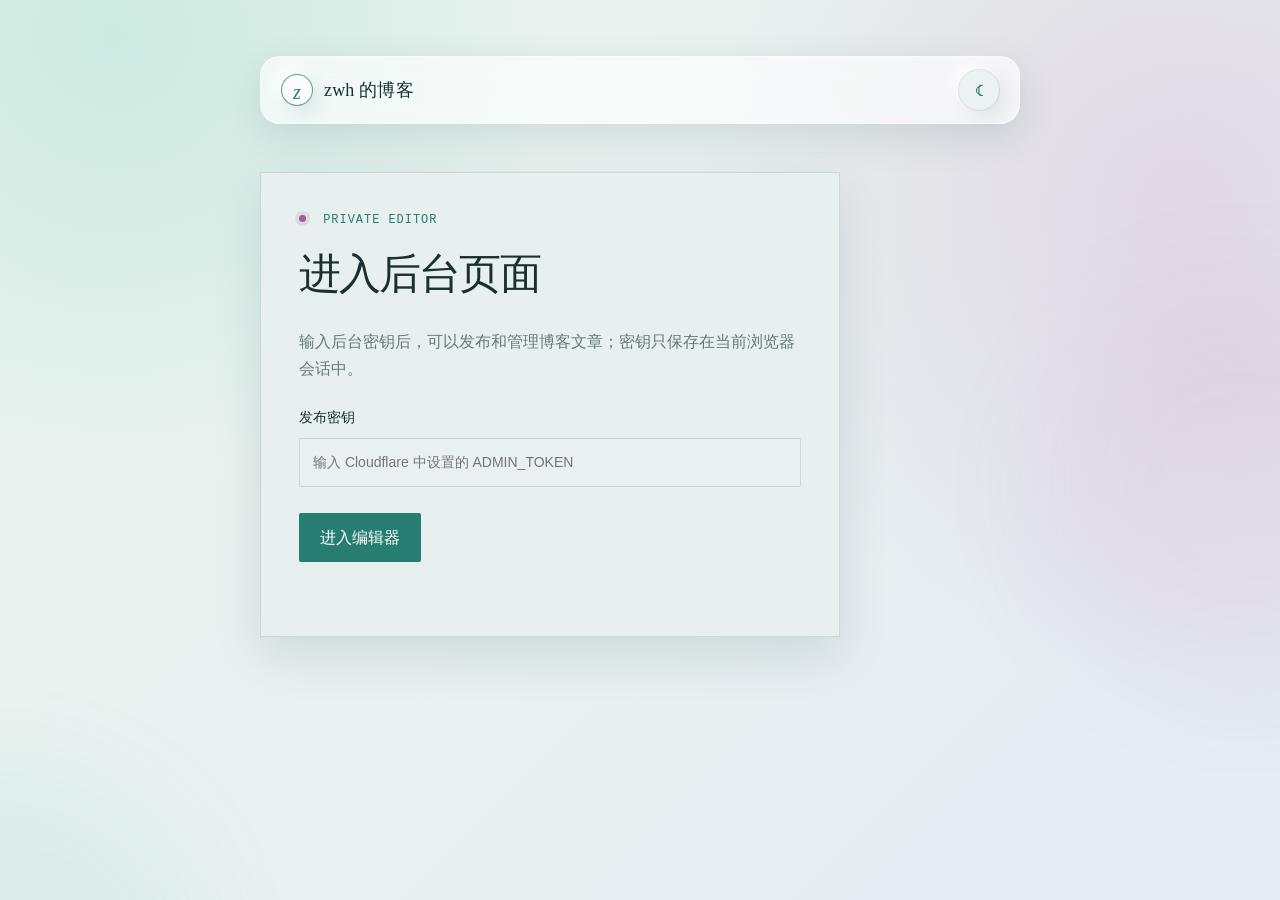
==== commit c80183a8: "Add dark mode to admin interface" ====
--- a/admin.html
+++ b/admin.html
@@ -5,12 +5,16 @@
   <meta name="viewport" content="width=device-width, initial-scale=1.0">
   <meta name="robots" content="noindex,nofollow">
   <title>发布文章 | zwh 的博客</title>
+  <script src="theme.js"></script>
   <link rel="stylesheet" href="styles.css">
   <link rel="stylesheet" href="admin.css">
 </head>
-<body>
+<body class="admin-page">
   <main class="admin-shell">
-    <a class="brand" href="/index.html"><span class="brand-mark">z</span><span>zwh 的博客</span></a>
+    <header class="admin-topbar">
+      <a class="brand" href="/index.html"><span class="brand-mark">z</span><span>zwh 的博客</span></a>
+      <button class="icon-button" id="themeToggle" type="button" aria-label="切换深色模式" title="切换深色模式" aria-pressed="false">☾</button>
+    </header>
     <section id="loginPanel" class="admin-panel narrow">
       <p class="eyebrow"><span class="status-dot"></span> PRIVATE EDITOR</p>
       <h1>进入后台页面</h1>
@@ -27,7 +31,7 @@
         <label>标签<span class="field-tip">用逗号分隔，例如：技术, 随笔</span><input id="tagsInput" maxlength="180" placeholder="技术, 随笔"></label>
         <fieldset class="media-editor">
           <legend>文章图片</legend>
-          <p class="field-tip">支持 JPEG、PNG、WebP、GIF，单张不超过 5 MB。上传后可设为封面，或插入正文光标处。</p>
+          <p class="field-tip">支持 JPEG、PNG、WebP、GIF，单张不超过 5 MB。也可以把光标放进正文，直接按 Ctrl + V 粘贴截图。</p>
           <label class="media-file-label">选择图片<input id="imageInput" type="file" accept="image/jpeg,image/png,image/webp,image/gif"></label>
           <label>图片说明（可选）<input id="imageAltInput" maxlength="120" placeholder="例如：项目首页截图"></label>
           <div class="media-actions">
@@ -40,7 +44,7 @@
           </div>
           <p id="mediaMessage" class="form-message" role="status"></p>
         </fieldset>
-        <label>正文<span class="field-tip">空行分段；用 ```js 和 ``` 包住代码；正文图片会保存为 ![说明](图片地址)。</span><textarea id="contentInput" required maxlength="20000" rows="16" placeholder="开始写作..."></textarea></label>
+        <label>正文<span class="field-tip">空行分段；用 ```js 和 ``` 包住代码；按 Ctrl + V 可在光标处上传并插入截图。</span><textarea id="contentInput" required maxlength="20000" rows="16" placeholder="开始写作，或直接粘贴截图..."></textarea></label>
         <label class="password-option"><input id="protectPostInput" type="checkbox"> 阅读文章需要密码</label>
         <p id="editProtectionNote" class="edit-protection-note" hidden></p>
         <label id="readPasswordField" hidden>阅读密码<span class="field-tip">该密码不能找回，请妥善保存。</span><input id="readPasswordInput" type="password" maxlength="128" autocomplete="new-password" placeholder="设置读者查看正文时需要输入的密码"></label>
--- a/admin.css
+++ b/admin.css
@@ -1,4 +1,6 @@
 .admin-shell { width: min(760px, calc(100% - 32px)); margin: 0 auto; padding: 56px 0 100px; }
+.admin-topbar { position: sticky; z-index: 20; top: 14px; display: flex; align-items: center; justify-content: space-between; min-height: 68px; padding: 0 20px; border: 1px solid rgba(255, 255, 255, .68); border-radius: 20px; background: var(--surface); box-shadow: 0 12px 38px var(--shadow); backdrop-filter: blur(14px) saturate(1.15); }
+.admin-topbar .icon-button { flex: 0 0 auto; margin-left: 20px; }
 .admin-panel { margin-top: 48px; padding: 38px; border: 1px solid var(--line); background: color-mix(in srgb, var(--paper) 94%, var(--paper-deep)); box-shadow: 0 18px 45px var(--shadow); }.admin-panel.narrow { max-width: 580px; }.admin-panel h1 { font-size: 42px; }.admin-panel h2 { margin: 0; font-family: Georgia, "Songti SC", serif; font-size: 30px; font-weight: 400; }.admin-panel label { display: block; margin-top: 24px; color: var(--ink); font-size: 14px; }.admin-panel input, .admin-panel textarea { display: block; width: 100%; margin-top: 8px; padding: 12px 13px; border: 1px solid var(--line); border-radius: 2px; outline: 0; color: var(--ink); background: var(--paper); line-height: 1.6; }.admin-panel input:focus, .admin-panel textarea:focus { border-color: var(--moss); box-shadow: 0 0 0 3px color-mix(in srgb, var(--moss) 15%, transparent); }.admin-panel textarea { resize: vertical; }.admin-panel .password-option { display: flex; align-items: center; gap: 9px; margin-top: 25px; cursor: pointer; }.admin-panel .password-option input { display: inline-block; width: 16px; height: 16px; margin: 0; accent-color: var(--moss); }.field-tip { margin-left: 10px; color: var(--muted); font-size: 12px; }.primary-button { margin-top: 26px; padding: 11px 21px; border: 0; border-radius: 2px; color: #fff; background: var(--moss); cursor: pointer; }.primary-button:hover { filter: brightness(.94); }.primary-button:disabled { cursor: wait; opacity: .65; }.text-button { border: 0; background: transparent; color: var(--moss); cursor: pointer; font-size: 13px; }.editor-head, .editor-actions { display: flex; justify-content: space-between; align-items: center; gap: 20px; }.editor-actions { justify-content: flex-start; }.editor-actions .text-button { margin-top: 26px; }.form-message { min-height: 22px; margin: 14px 0 0; color: var(--coral); font-size: 13px; }.form-message.success { color: var(--moss); }.managed-posts { margin-top: 22px; }.managed-post { display: flex; align-items: center; justify-content: space-between; gap: 18px; padding: 16px 0; border-top: 1px solid var(--line); }.managed-post-info { min-width: 0; }.managed-post-title { overflow: hidden; margin: 0 0 3px; color: var(--ink); font-family: Georgia, "Songti SC", serif; font-size: 19px; text-overflow: ellipsis; white-space: nowrap; }.managed-post-meta { margin: 0; color: var(--muted); font: 11px "SFMono-Regular", Consolas, monospace; }.delete-button { flex: 0 0 auto; padding: 7px 12px; border: 1px solid color-mix(in srgb, var(--coral) 55%, var(--line)); border-radius: 2px; color: var(--coral); background: transparent; cursor: pointer; font-size: 12px; }.delete-button:hover { color: #fff; background: var(--coral); }.empty-manage { color: var(--muted); font-size: 13px; } @media (max-width: 600px) { .admin-panel { padding: 25px; }.editor-head { align-items: flex-start; }.editor-head h1, .admin-panel h1 { font-size: 35px; }.managed-post { align-items: flex-start; }.managed-post-title { white-space: normal; } }
 
 .lock-state { color: var(--moss); }
@@ -36,8 +38,28 @@
 .cover-preview[hidden] { display: none; }
 .cover-preview img { display: block; width: 150px; height: 90px; border-radius: 2px; object-fit: cover; background: var(--paper-deep); }
 .cover-preview p { margin: 0 0 9px; color: var(--muted); font-size: 12px; }
+.admin-panel textarea.is-paste-uploading { border-color: var(--moss); box-shadow: 0 0 0 3px color-mix(in srgb, var(--moss) 18%, transparent); }
+
+html[data-theme="dark"] .admin-topbar { border-color: rgba(119, 33, 111, .65); background: rgba(44, 0, 30, .82); }
+html[data-theme="dark"] .admin-panel { border-color: #5e2750; background: rgba(42, 8, 32, .9); box-shadow: 0 20px 52px rgba(0, 0, 0, .38); }
+html[data-theme="dark"] .admin-panel input,
+html[data-theme="dark"] .admin-panel textarea,
+html[data-theme="dark"] .password-dialog input { border-color: #5e2750; background: #210819; }
+html[data-theme="dark"] .admin-panel input::placeholder,
+html[data-theme="dark"] .admin-panel textarea::placeholder,
+html[data-theme="dark"] .password-dialog input::placeholder { color: #8f7588; }
+html[data-theme="dark"] .media-editor { border-color: #5e2750; background: rgba(22, 3, 16, .28); }
+html[data-theme="dark"] .cover-preview { border-color: #5e2750; background: rgba(22, 3, 16, .42); }
+html[data-theme="dark"] .password-dialog { border-color: #77216f; background: #25091d; box-shadow: 0 28px 90px rgba(0, 0, 0, .58); }
+html[data-theme="dark"] .form-message { color: #ff9b7c; }
+html[data-theme="dark"] .form-message.success { color: var(--coral); }
+html[data-theme="dark"] .delete-button { border-color: rgba(255, 123, 91, .55); color: #ff9b7c; }
+html[data-theme="dark"] .delete-button:hover { color: #fff; background: #c84a2e; }
+html[data-theme="dark"] input[type="file"]::file-selector-button { border: 1px solid #5e2750; color: var(--ink); background: #321027; cursor: pointer; }
 
 @media (max-width: 600px) {
+  .admin-shell { padding-top: 8px; }
+  .admin-topbar { top: 8px; min-height: 64px; padding: 0 15px; border-radius: 18px; }
   .managed-post { display: block; }
   .managed-post-actions { margin-top: 12px; }
   .password-dialog { padding: 24px; }
